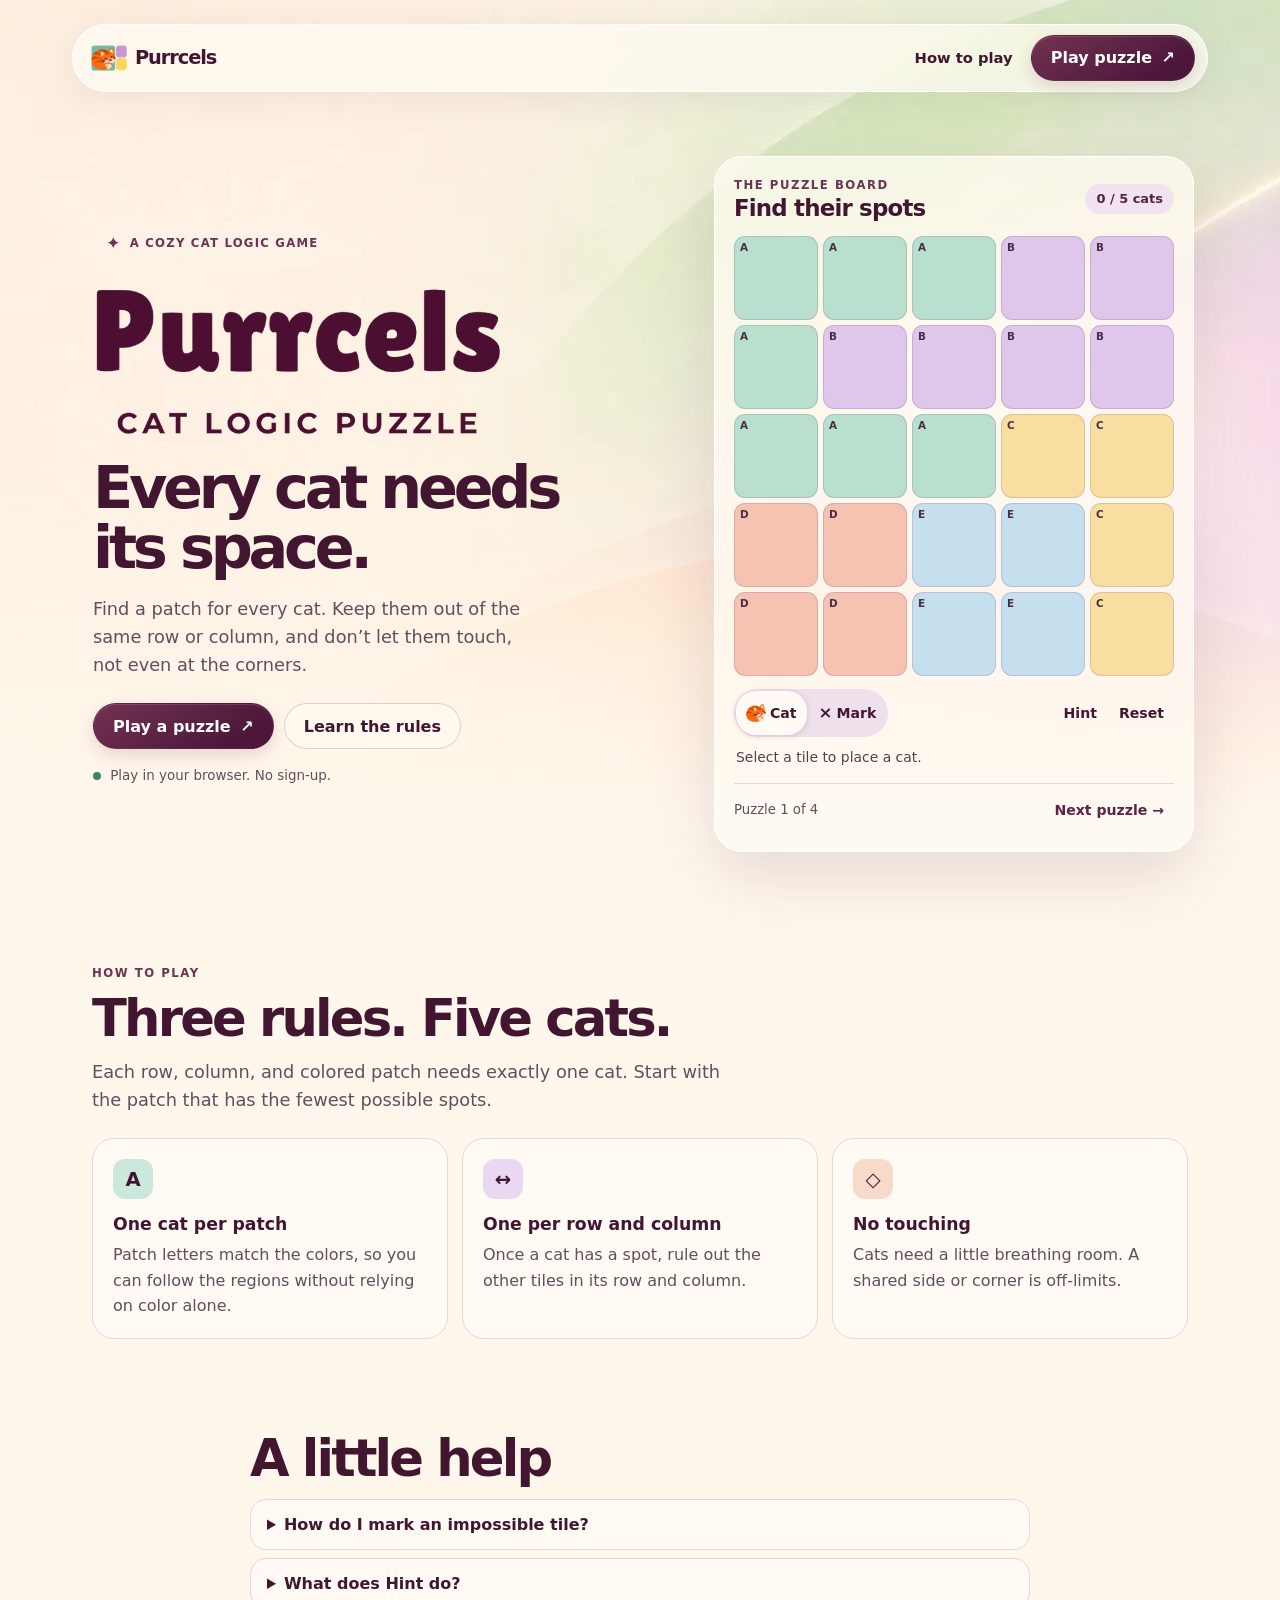
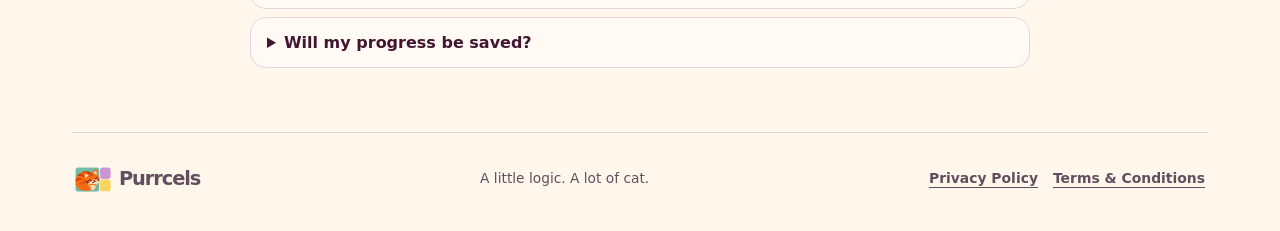
==== index.html @ dd236779 "Build Purrcels static website and browser puzzles" ====
<!doctype html>
<html lang="en">
<head>
<meta charset="utf-8"><meta name="viewport" content="width=device-width, initial-scale=1">
<meta name="theme-color" content="#fff7e9">
<title>Purrcels: Cat Logic Puzzle | Play in your browser</title>
<meta name="description" content="Every cat needs its space. Play Purrcels, a cozy cat logic puzzle where each colorful patch needs exactly one cat.">
<meta property="og:type" content="website"><meta property="og:title" content="Purrcels: Cat Logic Puzzle"><meta property="og:description" content="Every cat needs its space. Try a cozy cat-placement puzzle in your browser.">
<link rel="icon" href="assets/favicon.png" type="image/png"><link rel="stylesheet" href="assets/site.css">
<script src="assets/puzzle.js" defer></script>
</head>
<body>
<a class="skip" href="#main">Skip to content</a>
<header class="site-header wrap"><nav class="nav glass" aria-label="Main navigation">
<a class="brand" href="./"><img src="assets/app-mark.webp" width="38" height="28" alt="">Purrcels</a>
<div class="nav-links"><a href="#how-to">How to play</a><a class="button primary nav-play" href="#puzzle">Play puzzle <span aria-hidden="true">↗</span></a></div>
</nav></header>
<main id="main">
<section class="hero wrap" aria-labelledby="headline">
<div class="hero-copy">
<p class="eyebrow badge"><span aria-hidden="true">✦</span> A cozy cat logic game</p>
<h1 id="headline"><img class="wordmark" src="assets/wordmark.webp" alt="Purrcels: Cat Logic Puzzle" width="680" height="253"><span>Every cat needs<br> its space.</span></h1>
<p class="intro">Find a patch for every cat. Keep them out of the same row or column, and don’t let them touch, not even at the corners.</p>
<div class="hero-actions"><a class="button primary" href="#puzzle">Play a puzzle <span aria-hidden="true">↗</span></a><a class="button secondary" href="#how-to">Learn the rules</a></div>
<p class="micro"><span class="dot" aria-hidden="true"></span> Play in your browser. No sign-up.</p>
</div>
<section id="puzzle" class="game glass" aria-labelledby="puzzle-title">
<div class="game-top"><div><p class="eyebrow">The puzzle board</p><h2 id="puzzle-title">Find their spots</h2></div><span class="progress" id="progress">0 / 5 cats</span></div>
<p id="instructions" class="sr">Use the arrow keys to move between cells. Press Enter or Space to use the selected tool. A letter marks each colored patch.</p>
<div id="board" class="board" role="group" aria-label="Five by five cat puzzle" aria-describedby="instructions"></div>
<noscript><p>Enable JavaScript to play the web puzzle. The rules are available below.</p></noscript>
<div class="game-controls">
<div class="tools" role="group" aria-label="Cell tool"><button type="button" id="cat-tool" aria-pressed="true"><img src="assets/cat.webp" width="22" height="20" alt=""> Cat</button><button type="button" id="mark-tool" aria-pressed="false"><span aria-hidden="true">×</span> Mark</button></div>
<div class="game-actions"><button type="button" id="hint">Hint</button><button type="button" id="reset">Reset</button></div>
</div>
<p id="game-status" class="game-status" role="status" aria-live="polite">Select a tile to place a cat.</p>
<div class="game-bottom"><span id="board-number">Puzzle 1 of 4</span><button type="button" id="next">Next puzzle <span aria-hidden="true">→</span></button></div>
</section>
</section>
<section id="how-to" class="rules wrap" aria-labelledby="rules-title">
<p class="eyebrow">How to play</p><h2 id="rules-title">Three rules. Five cats.</h2>
<p class="section-intro">Each row, column, and colored patch needs exactly one cat. Start with the patch that has the fewest possible spots.</p>
<div class="rule-grid">
<article><span class="rule-icon mint" aria-hidden="true">A</span><h3>One cat per patch</h3><p>Patch letters match the colors, so you can follow the regions without relying on color alone.</p></article>
<article><span class="rule-icon lilac" aria-hidden="true">↔</span><h3>One per row and column</h3><p>Once a cat has a spot, rule out the other tiles in its row and column.</p></article>
<article><span class="rule-icon peach" aria-hidden="true">◇</span><h3>No touching</h3><p>Cats need a little breathing room. A shared side or corner is off-limits.</p></article>
</div>
</section>
<section class="questions wrap" aria-labelledby="faq-title"><h2 id="faq-title">A little help</h2>
<details><summary>How do I mark an impossible tile?</summary><p>Select Mark, then choose the tile. Choose that tile again to clear the mark. Marks are just notes.</p></details>
<details><summary>What does Hint do?</summary><p>It reveals one correct spot and explains what to do next. If a cat is in a spot that can’t be part of the solution, the hint points it out first.</p></details>
<details><summary>Will my progress be saved?</summary><p>This web demo does not save your board. It resets if you reload or leave the page.</p></details>
</section>
</main>
<footer class="site-footer wrap"><a class="brand" href="./"><img src="assets/app-mark.webp" width="35" height="25" alt="">Purrcels</a><p>A little logic. A lot of cat.</p><nav aria-label="Legal"><a href="privacy.html">Privacy Policy</a><a href="terms.html">Terms &amp; Conditions</a></nav></footer>
</body></html>
---- assets/site.css ----
:root{color-scheme:light;--ink:#421631;--muted:#624e5e;--accent:#5e2149;--cream:#fff7ec;--line:#e7d4df;--panel:#fff9f5;--ring:#672553;--shadow:0 24px 70px #52304e25;--round:28px}
*{box-sizing:border-box}html{scroll-behavior:smooth}body{margin:0;min-width:0;background:var(--cream);color:var(--ink);font:16px/1.58 system-ui,-apple-system,BlinkMacSystemFont,"Segoe UI",sans-serif}body::before{content:"";position:absolute;top:0;left:0;width:100%;height:820px;background:linear-gradient(to bottom,transparent 54%,var(--cream) 99%),url("hero.webp") center top/cover no-repeat;pointer-events:none;z-index:-1}a{color:inherit}button{font:inherit;color:inherit;cursor:pointer}img{display:block;max-width:100%;object-fit:contain}.wrap{width:min(100% - 44px,1136px);margin-inline:auto}.glass{background:#fffbf4e8;border:1px solid #fff;box-shadow:var(--shadow)}@supports (backdrop-filter:blur(12px)){.glass{background:#fffbf4ba;backdrop-filter:blur(18px) saturate(125%);-webkit-backdrop-filter:blur(18px) saturate(125%)}}:focus-visible{outline:3px solid var(--ring);outline-offset:3px}.sr,.skip:not(:focus){position:absolute;width:1px;height:1px;padding:0;overflow:hidden;clip:rect(0,0,0,0);white-space:nowrap}.skip:focus{position:fixed;z-index:5;top:8px;left:8px;background:#fff;padding:10px;border-radius:8px}.site-header{padding-top:24px}.nav{min-height:68px;padding:8px 12px 8px 18px;border-radius:999px;display:flex;justify-content:space-between;align-items:center;gap:8px;box-shadow:0 8px 36px #6b477416}.brand{display:inline-flex;align-items:center;gap:8px;text-decoration:none;font-size:1.21rem;font-weight:850;letter-spacing:-.055em;min-height:44px;white-space:nowrap}.brand img{width:36px;height:28px}.nav-links,.hero-actions{display:flex;align-items:center;gap:18px;flex-wrap:wrap}.nav-links>a:not(.button){text-decoration:none;font-size:.92rem;font-weight:650;display:grid;align-items:center;min-height:44px}.button{display:inline-flex;justify-content:center;align-items:center;gap:.6em;min-height:46px;padding:0 19px;text-decoration:none;border:1px solid transparent;border-radius:999px;font-weight:760;transition:transform .18s,background-color .18s;white-space:nowrap}.button:hover{transform:translateY(-2px)}.primary{background:linear-gradient(150deg,#743352,#4c173b 80%);color:#fff;box-shadow:inset 0 1px #fff2,0 6px 16px #63264628}.secondary{background:#fffbf2a8;border-color:#6b3a5a36}.hero{display:grid;grid-template-columns:minmax(0,1fr) minmax(420px,480px);gap:52px;align-items:center;padding:64px 14px 84px}.hero-copy{padding-left:7px}.eyebrow{margin:0;color:#6a3455;font-weight:800;font-size:.73rem;letter-spacing:.13em;text-transform:uppercase}.badge{display:inline-flex;align-items:center;gap:8px;background:#fdf4e7ab;border:1px solid #fff6eb;border-radius:999px;padding:7px 12px;letter-spacing:.105em}.badge span{font-size:1.08rem}.hero h1{font-size:clamp(2.4rem,4.6vw,4.4rem);letter-spacing:-.072em;line-height:1.01;margin:20px 0 18px;font-weight:850}.wordmark{max-width:min(99%,410px);height:auto;margin:0 0 21px}.intro,.section-intro{font-size:1.11rem;color:var(--muted);max-width:440px;margin:0 0 24px}.hero-actions{gap:10px}.micro{font-size:.84rem;color:var(--muted);margin:16px 0 0}.dot{display:inline-block;width:8px;height:8px;background:#3b856c;border-radius:50%;margin-right:5px}.game{border-radius:var(--round);padding:19px;scroll-margin-top:18px}.game-top,.game-controls,.game-bottom{display:flex;align-items:center;justify-content:space-between;gap:8px}.game h2{margin:2px 0 0;font-size:1.43rem;letter-spacing:-.035em;line-height:1.12}.progress{border-radius:30px;background:#f1e4f0;color:#552342;padding:5px 11px;font-size:.81rem;font-weight:800;white-space:nowrap}.board{margin:14px 0 13px;display:grid;grid-template-columns:repeat(5,minmax(0,1fr));gap:5px}.cell{aspect-ratio:1;position:relative;display:grid;place-items:center;border:1px solid #60295229;border-radius:11px;padding:0;background:var(--tile);color:#42233c;transition:filter .17s,box-shadow .17s}.cell:hover{filter:brightness(.95)}.cell[data-region="0"]{--tile:#b9dfcf}.cell[data-region="1"]{--tile:#dfc6eb}.cell[data-region="2"]{--tile:#f8dfa1}.cell[data-region="3"]{--tile:#f6c3b3}.cell[data-region="4"]{--tile:#c5dfef}.cell[data-conflict="true"]{box-shadow:inset 0 0 0 3px #a03649}.cell[data-hint="true"]{box-shadow:inset 0 0 0 3px #24624b}.cell .region{position:absolute;top:2px;left:5px;font-size:.65rem;font-weight:850;color:#492e46}.cell img{width:70%;height:70%;max-height:58px}.cell .mark{font-size:1.7rem;font-weight:450;line-height:1}.game-controls button,.game-bottom button{border:0;background:transparent;border-radius:20px;min-height:44px;padding:2px 10px;font-weight:750;font-size:.88rem;white-space:nowrap}.game-controls button:hover,.game-bottom button:hover{background:#e7d5e1}.tools,.game-actions{display:flex;gap:2px;align-items:center}.tools{padding:2px;border-radius:999px;background:#eee1ec}.tools button{display:flex;align-items:center;gap:4px}.tools button[aria-pressed="true"]{background:#fffaf4;box-shadow:0 1px 6px #55334530}.tools button img{width:20px}.tools button span{font-size:1.18em}.game-status{min-height:2.6em;font-size:.87rem;color:#51414d;margin:10px 2px 0}.game-bottom{border-top:1px solid var(--line);padding-top:4px;font-size:.83rem;color:var(--muted)}.game-bottom button{color:var(--accent)}.rules,.questions{padding:28px 20px 56px;scroll-margin-top:20px}.rules h2,.questions h2,.legal h1{font-size:clamp(2rem,4.7vw,3.2rem);letter-spacing:-.055em;line-height:1.08;margin:8px 0 12px}.section-intro{max-width:640px}.rule-grid{display:grid;grid-template-columns:repeat(3,1fr);gap:14px}.rule-grid article{padding:20px;background:#fffaf3;border:1px solid var(--line);border-radius:22px}.rule-icon{display:inline-grid;place-items:center;border-radius:12px;width:40px;height:40px;font-weight:850;font-size:1.23rem}.mint{background:#cbe8dc}.lilac{background:#ead8f2}.peach{background:#f7dac9}.rule-grid h3{margin:12px 0 4px;font-size:1.08rem}.rule-grid p,.questions p{margin:0;color:var(--muted)}.questions{max-width:820px}.questions details{padding:0 16px;background:#fffaf4;border:1px solid var(--line);border-radius:16px;margin:8px 0}.questions summary{cursor:pointer;font-weight:730;padding:12px 0}.questions p{padding:0 0 14px}.site-footer{border-top:1px solid var(--line);padding:24px 3px 30px;display:flex;justify-content:space-between;align-items:center;gap:8px 19px;flex-wrap:wrap;color:var(--muted)}.site-footer p{margin:0;font-size:.86rem}.site-footer nav{display:flex;flex-wrap:wrap;gap:4px 15px}.site-footer nav a{font-size:.87rem;font-weight:650;min-height:44px;display:flex;align-items:center;text-underline-offset:4px}.legal{max-width:805px;margin:42px auto 60px;border:1px solid var(--line);border-radius:var(--round);background:#fffaf4;padding:clamp(19px,5vw,53px)}.legal h2{margin:26px 0 6px;font-size:1.28rem}.legal p,.legal li{color:var(--muted)}.legal p{margin:8px 0 13px}.legal a{text-underline-offset:4px;font-weight:700}
@media(max-width:930px){.hero{gap:25px;grid-template-columns:minmax(0,1fr) minmax(360px,440px);padding-inline:3px}.hero-copy{padding-left:0}}
@media(max-width:740px){.hero{grid-template-columns:minmax(0,1fr);gap:33px;padding:49px 0 42px}.hero h1{font-size:clamp(2.75rem,8vw,4.4rem)}.wordmark{max-width:min(92%,365px)}.game{width:min(100%,500px);justify-self:center}.rule-grid{grid-template-columns:1fr}.rules,.questions{padding-inline:0}.site-header{padding-top:14px}.wrap{width:min(100% - 30px,1136px)}}
@media(max-width:390px){.nav{padding-left:9px;padding-right:6px}.nav-links{gap:5px}.nav-links>a:not(.button){font-size:.78rem}.nav-play{padding-inline:10px;font-size:.79rem}.brand{font-size:1.05rem}.brand img{width:29px}.game{padding:12px}.board{gap:4px}.cell{border-radius:8px}.game-controls button,.game-bottom button{padding-inline:8px}.hero-actions .button{padding-inline:14px}}
@media(prefers-reduced-motion:reduce){*,*::before,*::after{scroll-behavior:auto!important;transition:none!important}}
body{position:relative;isolation:isolate}
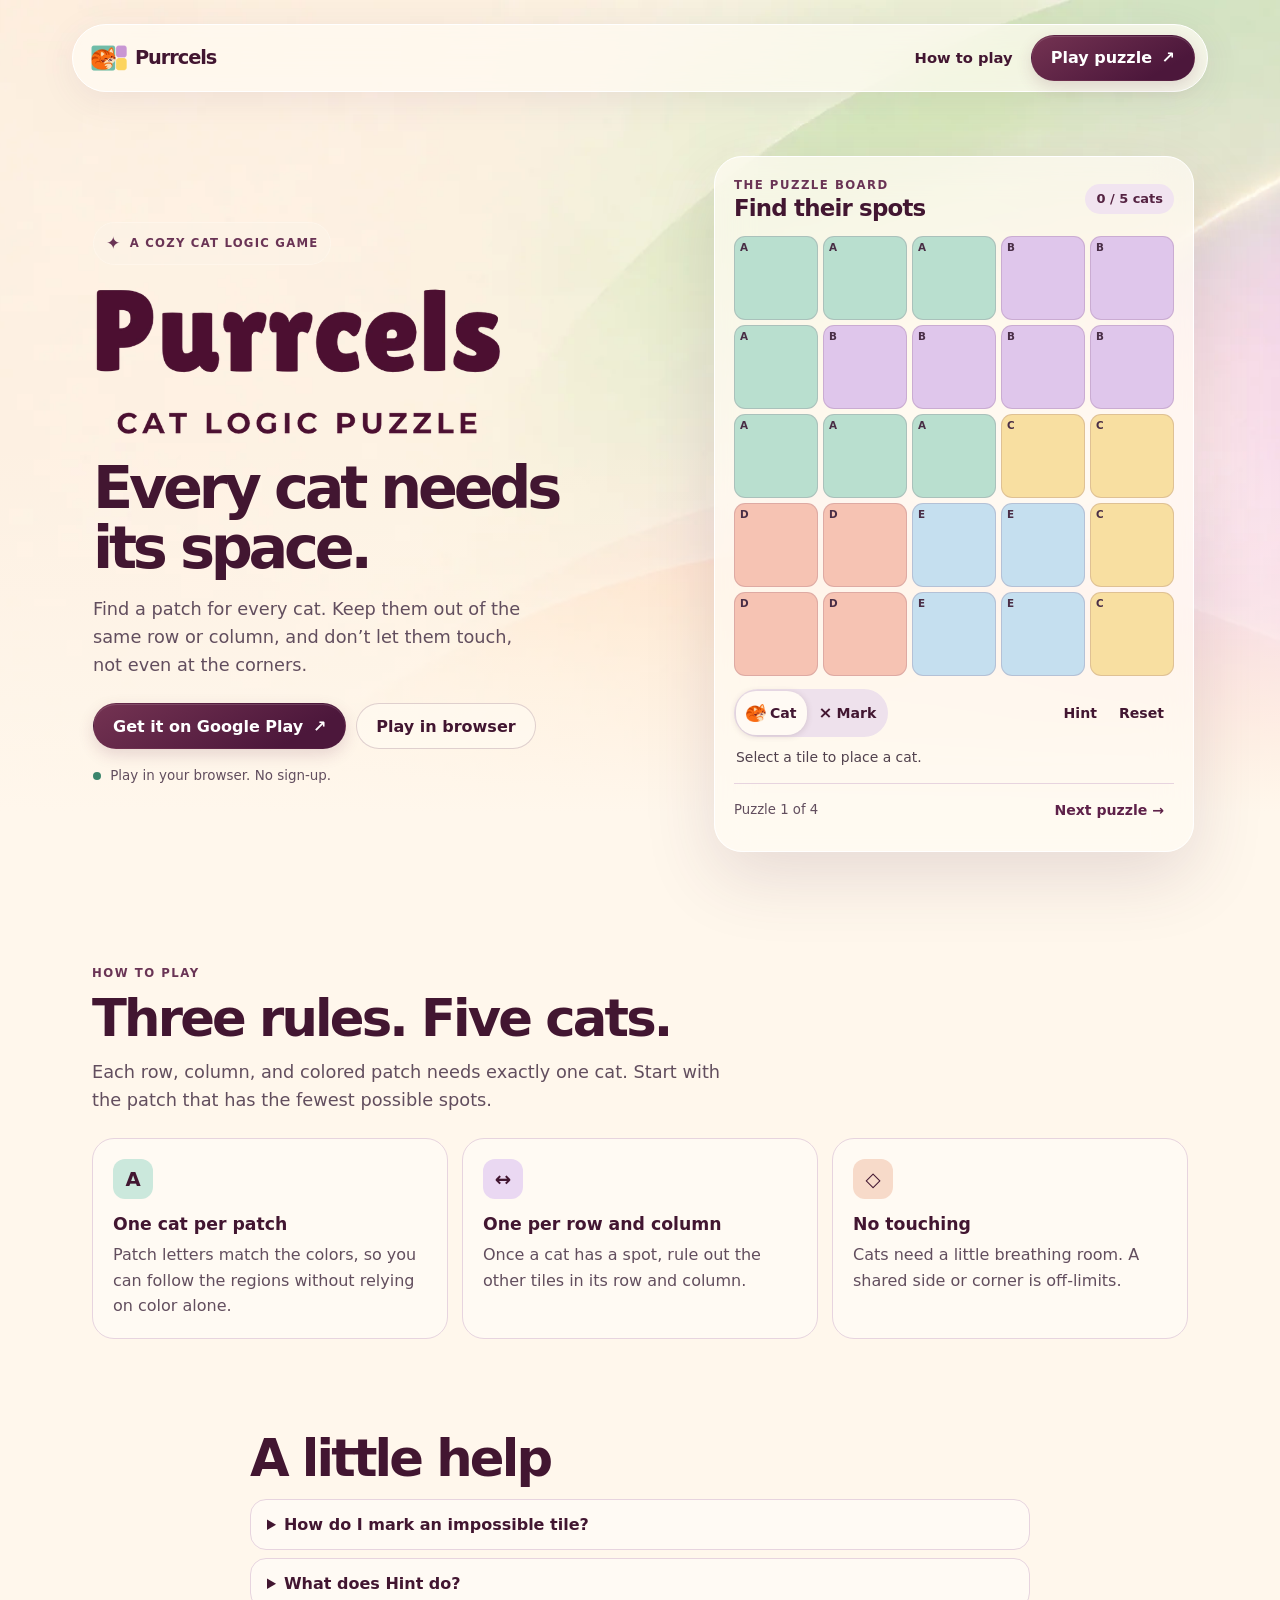
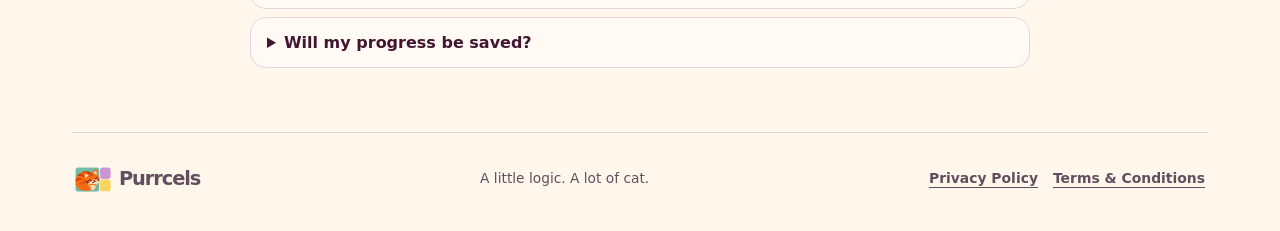
==== commit 4f835bcd: "Add Google Play download button to homepage" ====
--- a/index.html
+++ b/index.html
@@ -21,7 +21,7 @@
 <p class="eyebrow badge"><span aria-hidden="true">✦</span> A cozy cat logic game</p>
 <h1 id="headline"><img class="wordmark" src="assets/wordmark.webp" alt="Purrcels: Cat Logic Puzzle" width="680" height="253"><span>Every cat needs<br> its space.</span></h1>
 <p class="intro">Find a patch for every cat. Keep them out of the same row or column, and don’t let them touch, not even at the corners.</p>
-<div class="hero-actions"><a class="button primary" href="#puzzle">Play a puzzle <span aria-hidden="true">↗</span></a><a class="button secondary" href="#how-to">Learn the rules</a></div>
+<div class="hero-actions"><a class="button primary" href="https://play.google.com/store/apps/details?id=com.purrcels&amp;hl=en_IN">Get it on Google Play <span aria-hidden="true">↗</span></a><a class="button secondary" href="#puzzle">Play in browser</a></div>
 <p class="micro"><span class="dot" aria-hidden="true"></span> Play in your browser. No sign-up.</p>
 </div>
 <section id="puzzle" class="game glass" aria-labelledby="puzzle-title">
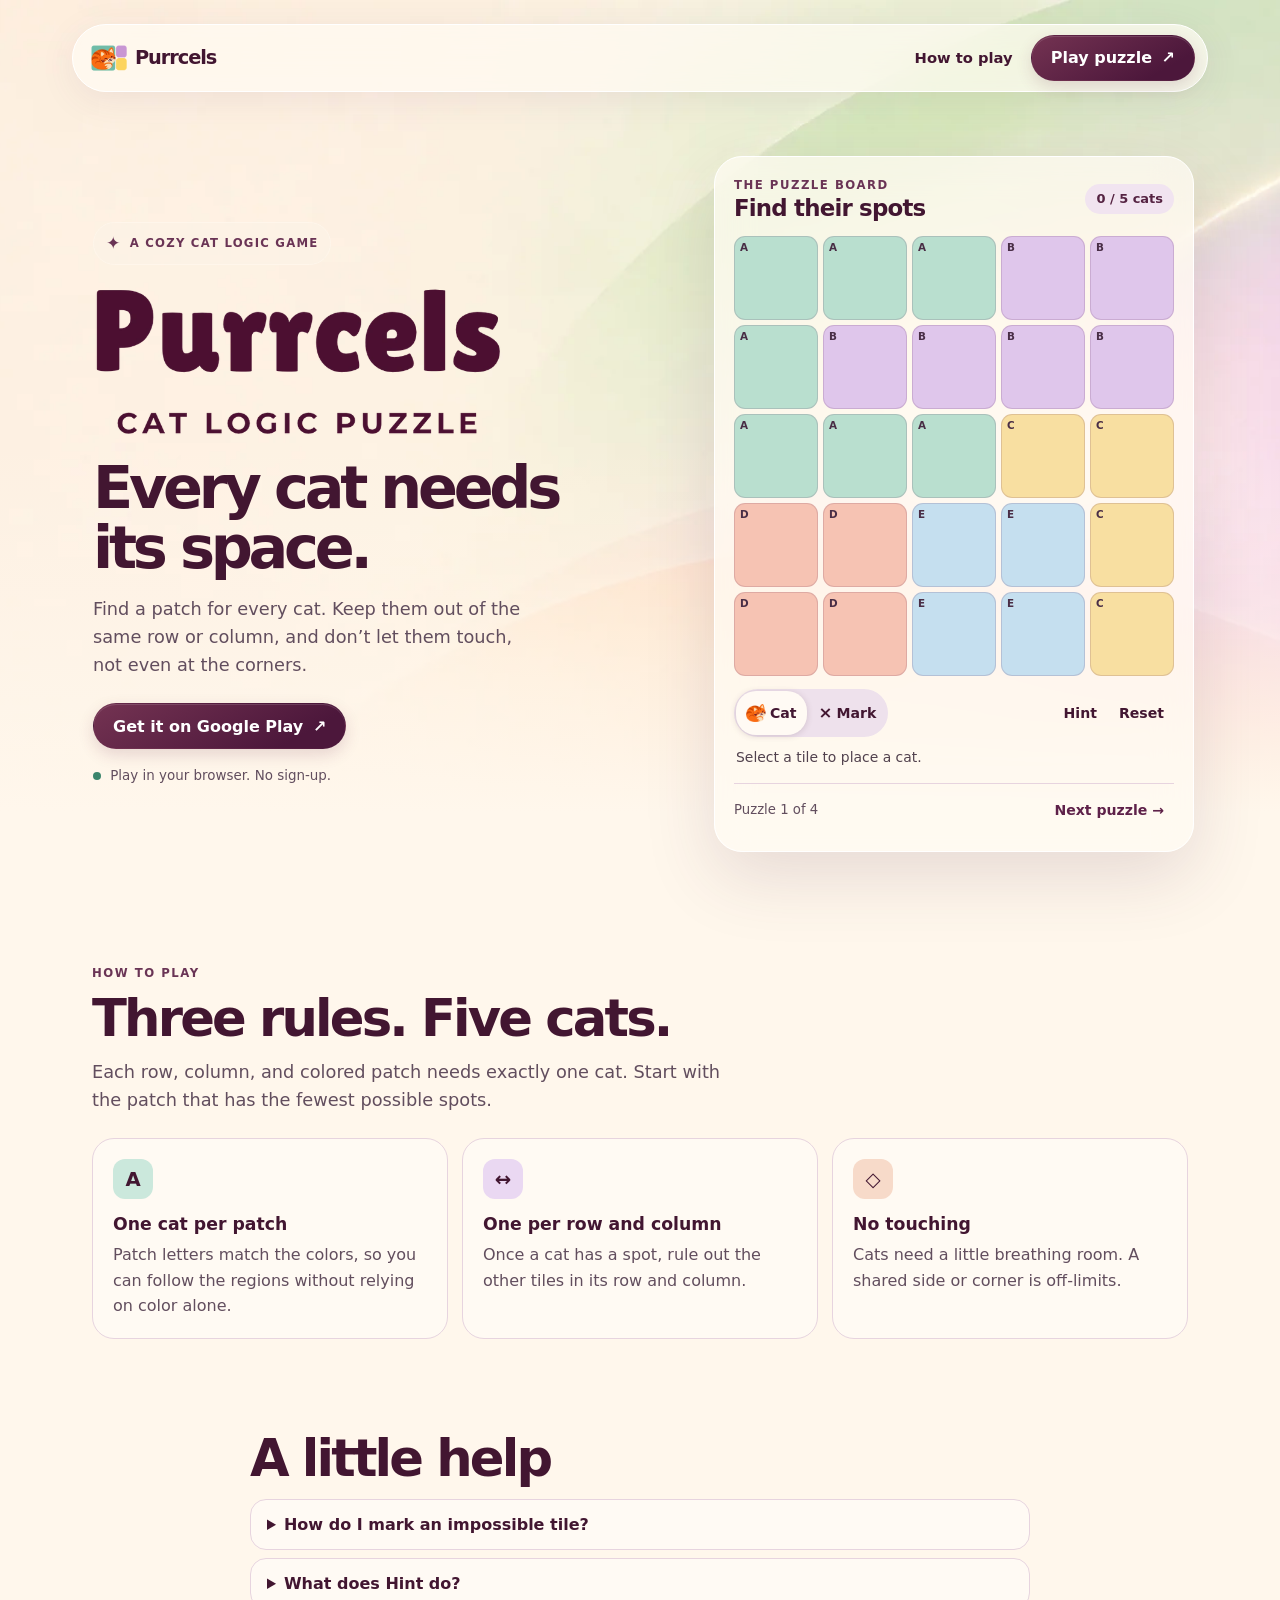
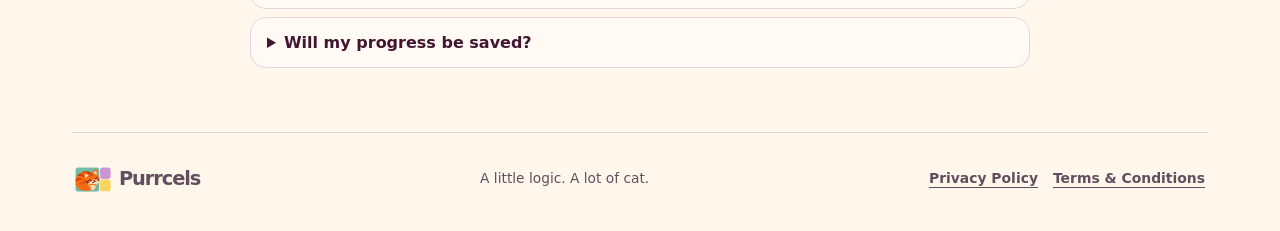
==== commit 36457baa: "Remove Play in browser homepage button" ====
--- a/index.html
+++ b/index.html
@@ -21,7 +21,7 @@
 <p class="eyebrow badge"><span aria-hidden="true">✦</span> A cozy cat logic game</p>
 <h1 id="headline"><img class="wordmark" src="assets/wordmark.webp" alt="Purrcels: Cat Logic Puzzle" width="680" height="253"><span>Every cat needs<br> its space.</span></h1>
 <p class="intro">Find a patch for every cat. Keep them out of the same row or column, and don’t let them touch, not even at the corners.</p>
-<div class="hero-actions"><a class="button primary" href="https://play.google.com/store/apps/details?id=com.purrcels&amp;hl=en_IN">Get it on Google Play <span aria-hidden="true">↗</span></a><a class="button secondary" href="#puzzle">Play in browser</a></div>
+<div class="hero-actions"><a class="button primary" href="https://play.google.com/store/apps/details?id=com.purrcels&amp;hl=en_IN">Get it on Google Play <span aria-hidden="true">↗</span></a></div>
 <p class="micro"><span class="dot" aria-hidden="true"></span> Play in your browser. No sign-up.</p>
 </div>
 <section id="puzzle" class="game glass" aria-labelledby="puzzle-title">
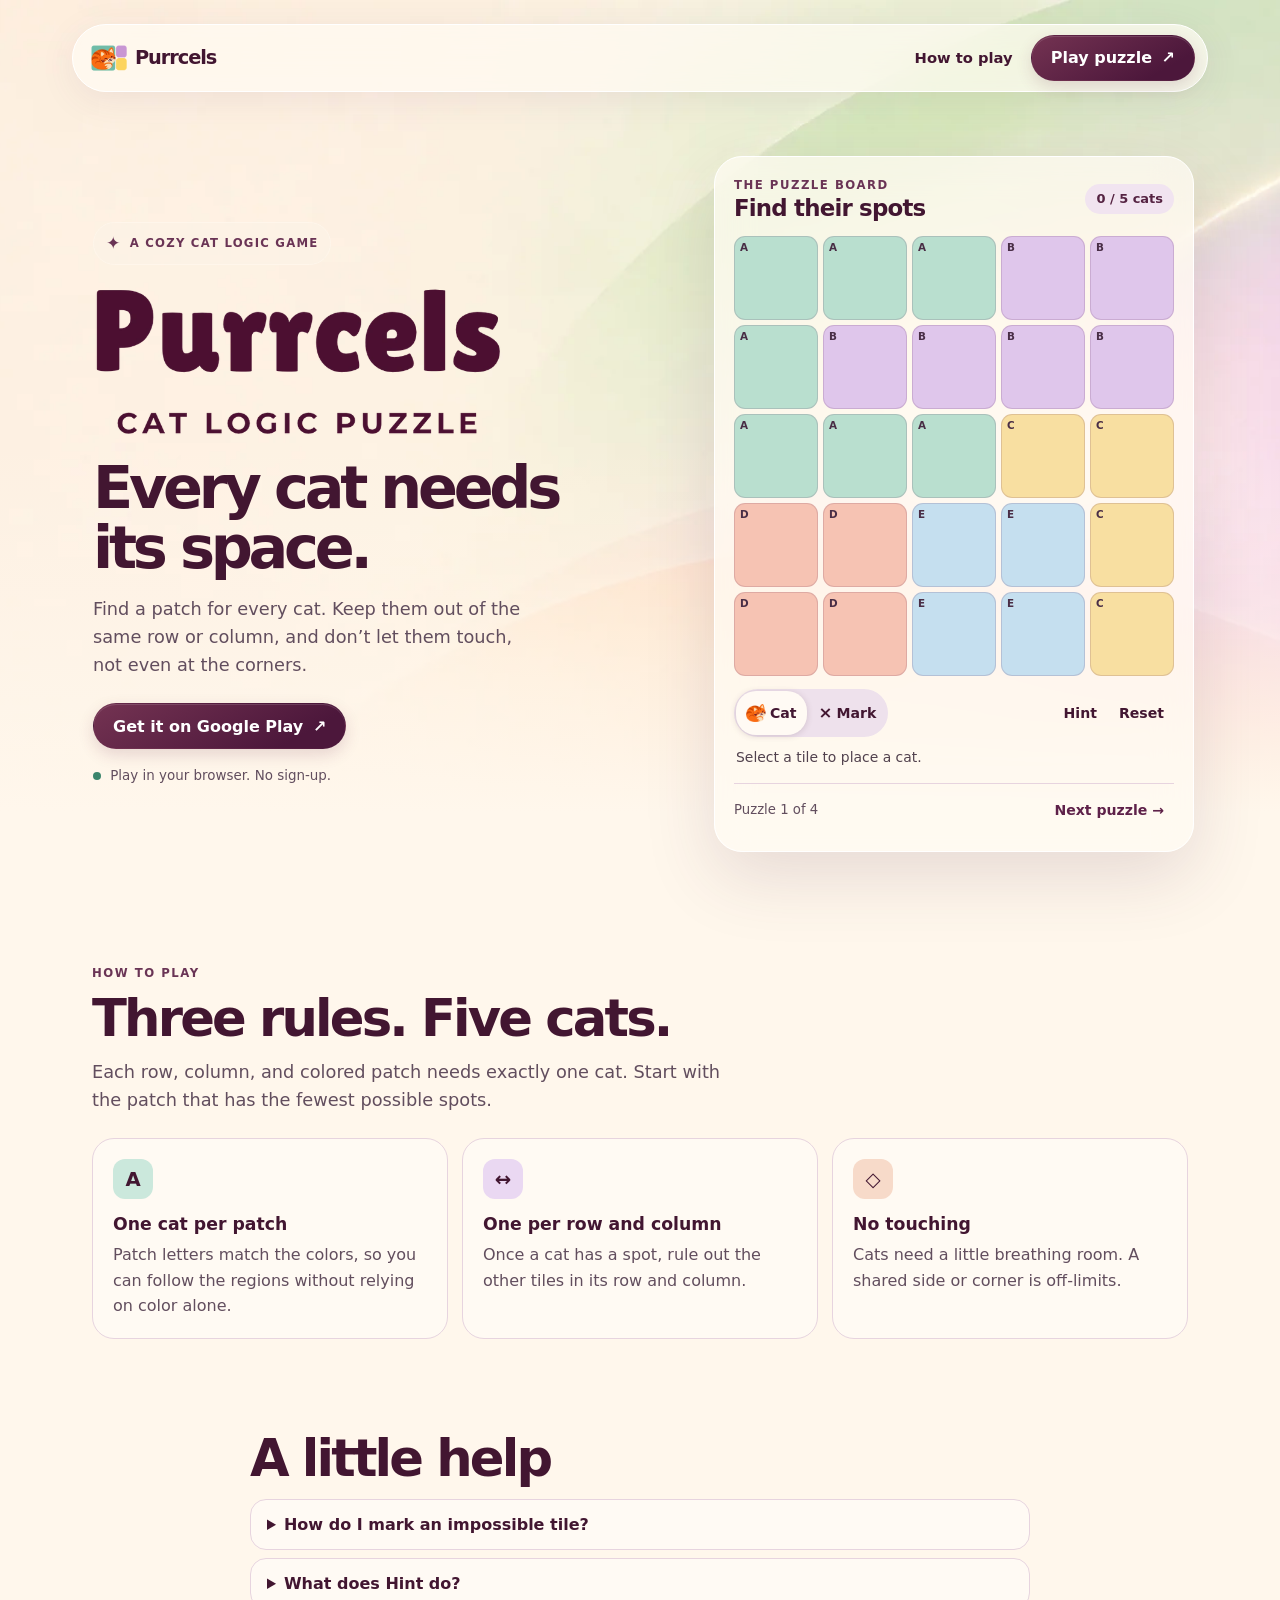
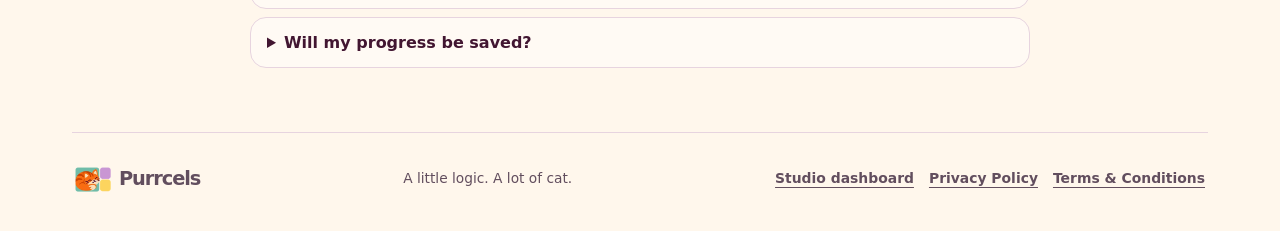
==== commit 9e4d9750: "Add Purrcels Studio ranked results and competitor dashboard" ====
--- a/index.html
+++ b/index.html
@@ -52,5 +52,5 @@
 <details><summary>Will my progress be saved?</summary><p>This web demo does not save your board. It resets if you reload or leave the page.</p></details>
 </section>
 </main>
-<footer class="site-footer wrap"><a class="brand" href="./"><img src="assets/app-mark.webp" width="35" height="25" alt="">Purrcels</a><p>A little logic. A lot of cat.</p><nav aria-label="Legal"><a href="privacy.html">Privacy Policy</a><a href="terms.html">Terms &amp; Conditions</a></nav></footer>
+<footer class="site-footer wrap"><a class="brand" href="./"><img src="assets/app-mark.webp" width="35" height="25" alt="">Purrcels</a><p>A little logic. A lot of cat.</p><nav aria-label="Website links"><a href="dashboard/">Studio dashboard</a><a href="privacy.html">Privacy Policy</a><a href="terms.html">Terms &amp; Conditions</a></nav></footer>
 </body></html>
